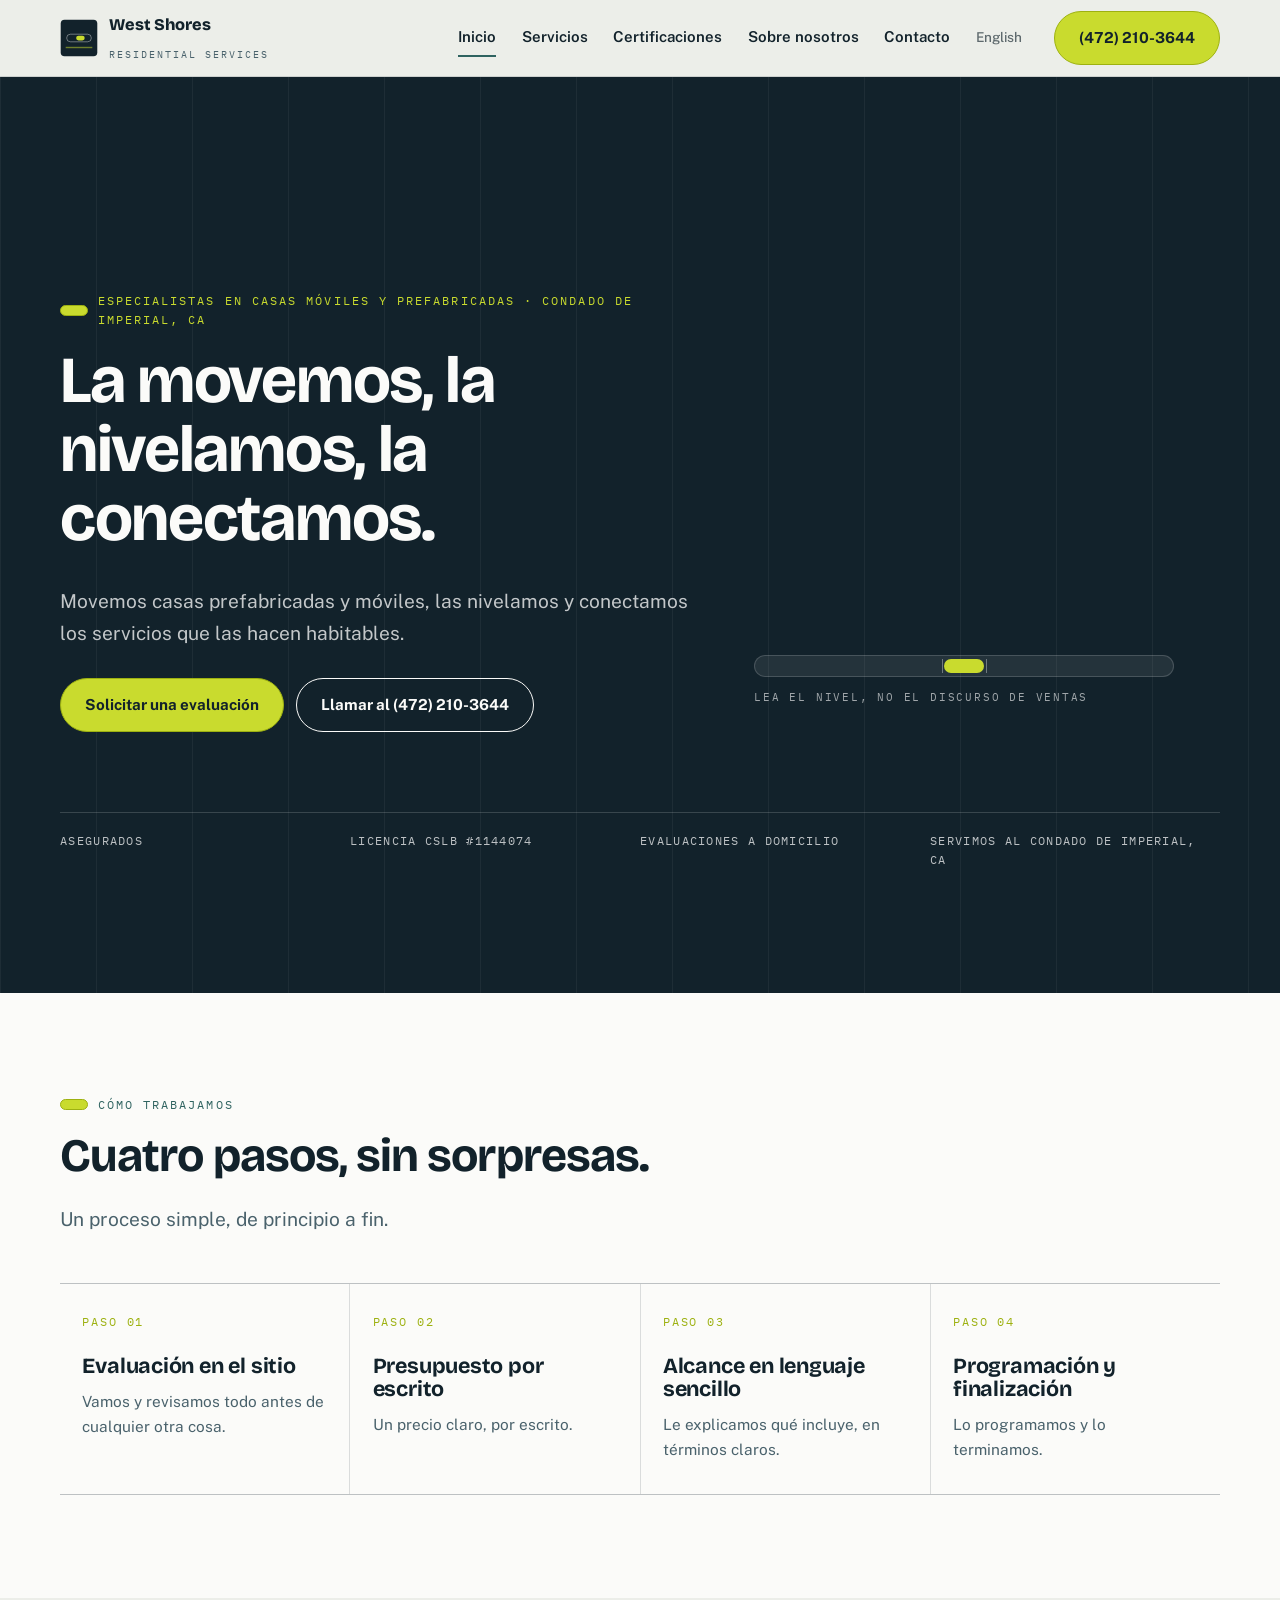
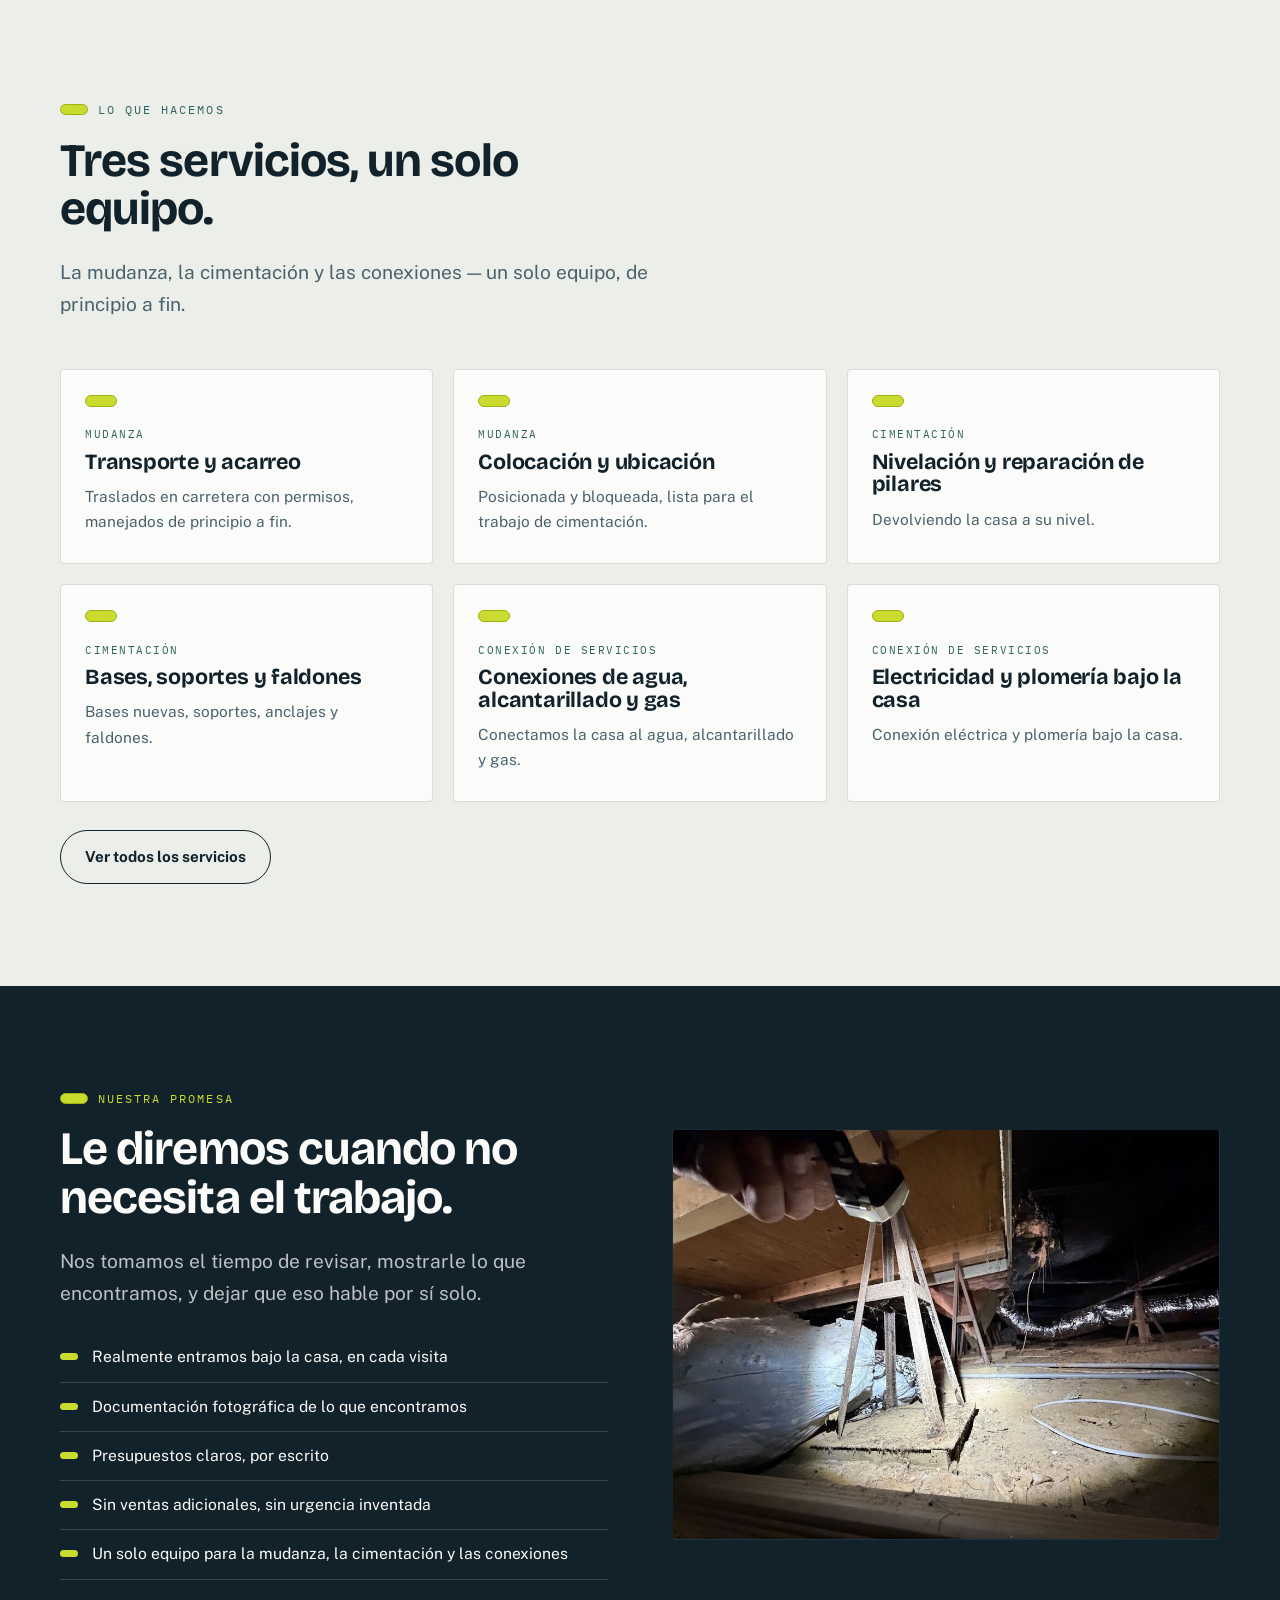
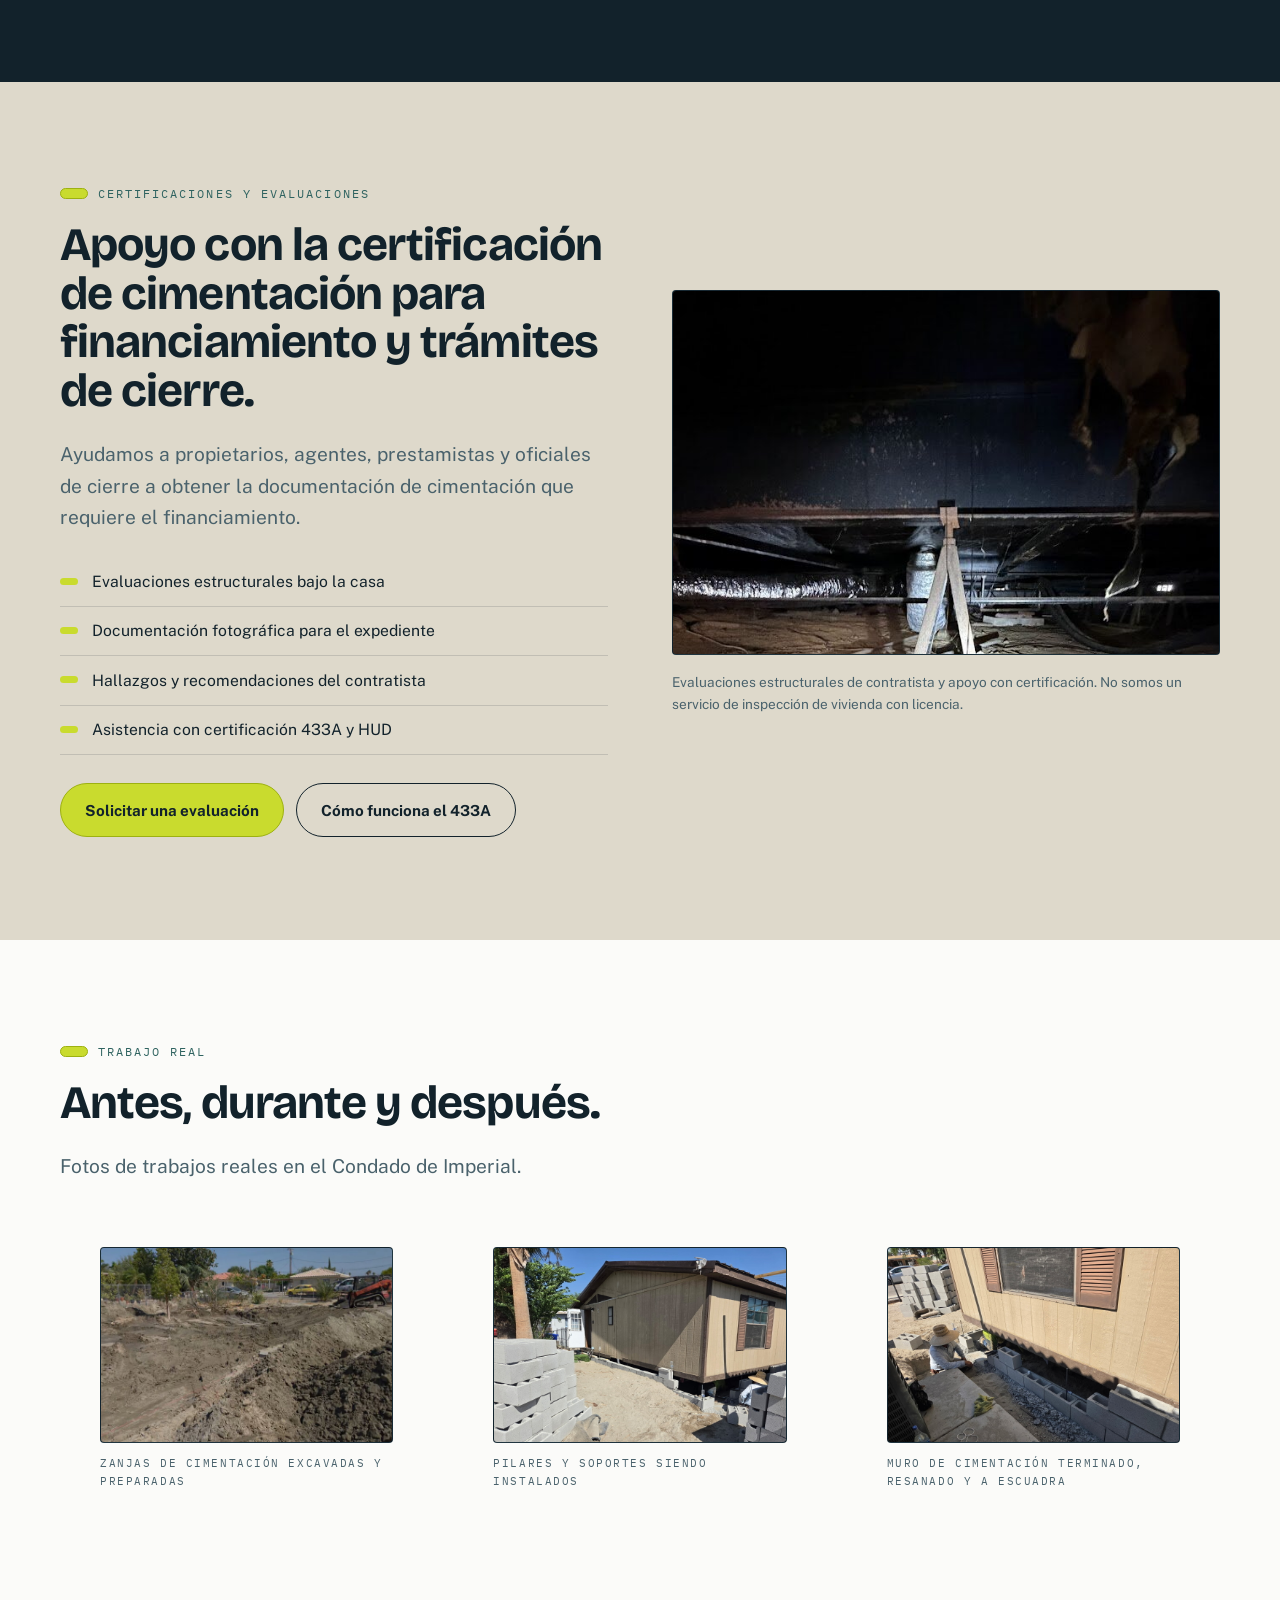
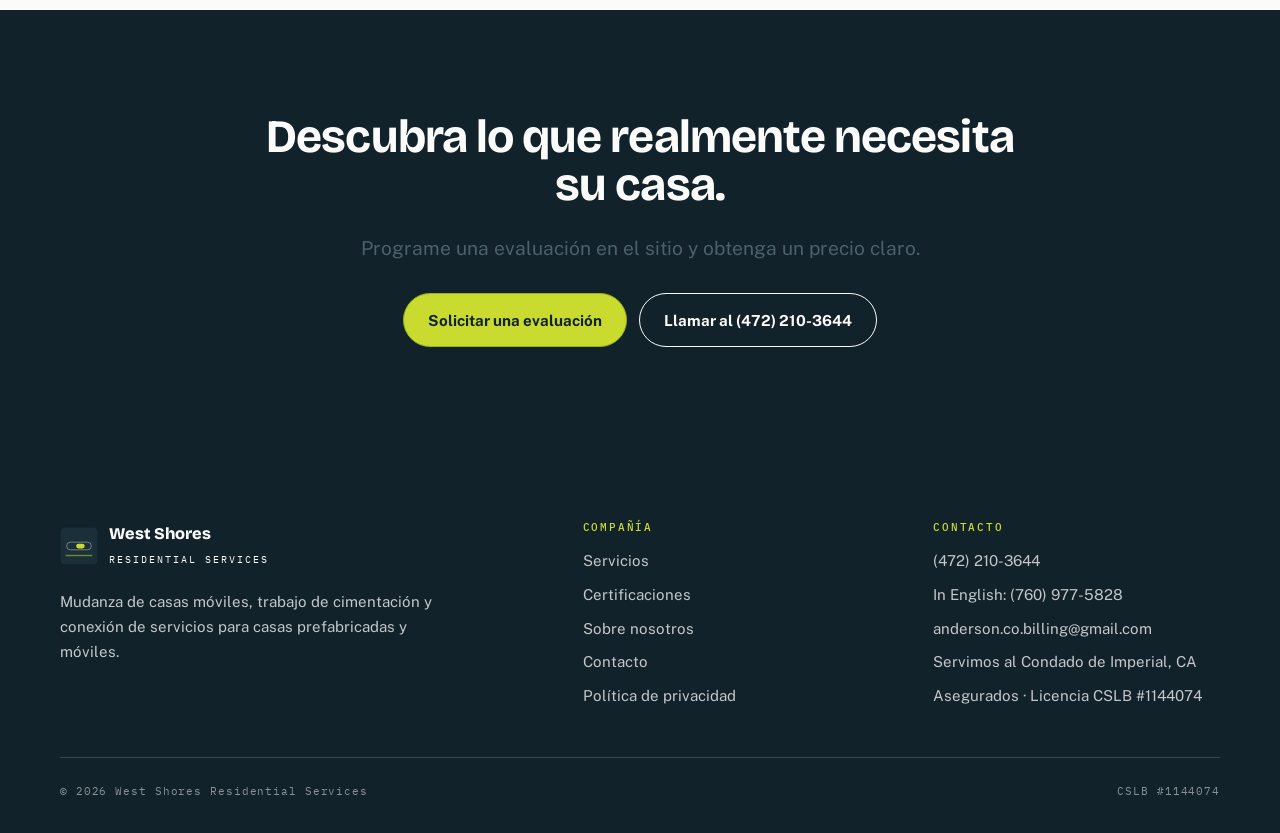
==== es/index.html @ f045ba17 "Add Spanish version of the site under /es/ Static mirror pages (index/services/certifications/about/" ====
<!DOCTYPE html>
<html lang="es">
<head>
<meta charset="utf-8">
<meta name="viewport" content="width=device-width, initial-scale=1">
<link rel="icon" type="image/svg+xml" href="data:image/svg+xml;utf8,%3Csvg xmlns=%27http://www.w3.org/2000/svg%27 viewBox=%270 0 40 40%27%3E%3Crect width=%2740%27 height=%2740%27 rx=%278%27 fill=%27%2312222b%27/%3E%3Crect x=%277%27 y=%2716%27 width=%2726%27 height=%278%27 rx=%274%27 fill=%27none%27 stroke=%27%23ffffff%27 stroke-opacity=%270.4%27/%3E%3Crect x=%2717%27 y=%2717.5%27 width=%279%27 height=%275%27 rx=%272.5%27 fill=%27%23c9db2e%27/%3E%3Cpath d=%27M6 30h28%27 stroke=%27%23c9db2e%27 stroke-width=%271.5%27 stroke-opacity=%270.5%27/%3E%3C/svg%3E">
<title>Mudanza, Nivelación y Conexión de Servicios de Casas Móviles | West Shores Residential Services</title>
<meta name="description" content="West Shores Residential Services: mudanza y transporte de casas móviles y prefabricadas, nivelación y trabajo de cimentación, y conexión de servicios de agua, alcantarillado, gas y electricidad, sirviendo al Condado de Imperial, CA.">
<meta property="og:title" content="West Shores Residential Services">
<meta property="og:description" content="Mudanza de casas móviles, trabajo de cimentación y conexión de servicios, sirviendo al Condado de Imperial, CA.">
<meta property="og:type" content="website">
<link rel="preconnect" href="https://fonts.googleapis.com">
<link rel="preconnect" href="https://fonts.gstatic.com" crossorigin>
<link href="https://fonts.googleapis.com/css2?family=Bricolage+Grotesque:opsz,wght@12..96,700;12..96,800&family=IBM+Plex+Mono:wght@400;500&family=Public+Sans:wght@400;600;700&display=swap" rel="stylesheet">
<link rel="stylesheet" href="/styles.css">
<link rel="alternate" hreflang="en" href="https://westshoresresidential.online/index.html">
<link rel="alternate" hreflang="es" href="https://westshoresresidential.online/es/index.html">
<link rel="alternate" hreflang="x-default" href="https://westshoresresidential.online/index.html">
</head>
<body>
<a class="skip" href="#main">Saltar al contenido</a>

<header class="site-header">
  <div class="wrap header-inner">
    <a class="brand" href="/es/index.html">
      <svg class="brand-mark" viewBox="0 0 40 40" aria-hidden="true">
        <rect x="0.75" y="0.75" width="38.5" height="38.5" rx="4" fill="#12222b"/>
        <rect x="7" y="16" width="26" height="8" rx="4" fill="none" stroke="#ffffff" stroke-opacity="0.4"/>
        <rect x="17" y="17.5" width="9" height="5" rx="2.5" fill="#c9db2e"/>
        <path d="M6 30h28" stroke="#c9db2e" stroke-width="1.5" stroke-opacity="0.5"/>
      </svg>
      <span>
        <span class="brand-name">West Shores</span><br>
        <span class="brand-sub">Residential Services</span>
      </span>
    </a>
    <button class="nav-toggle" aria-expanded="false" aria-controls="nav">Menú</button>
    <nav class="nav" id="nav">
      <a href="/es/index.html" aria-current="page">Inicio</a>
      <a href="/es/services.html">Servicios</a>
      <a href="/es/certifications.html">Certificaciones</a>
      <a href="/es/about.html">Sobre nosotros</a>
      <a href="/es/contact.html">Contacto</a>
      <a href="/index.html" class="lang-switch">English</a>
    </nav>
    <a class="btn btn-primary header-call" href="tel:+14722103644">(472) 210-3644</a>
  </div>
</header>

<main id="main">

  <section class="hero on-dark">
    <div class="wrap">
      <div class="hero-inner">
        <div>
          <p class="eyebrow">Especialistas en casas móviles y prefabricadas · Condado de Imperial, CA</p>
          <h1>La movemos, la nivelamos, la conectamos.</h1>
          <p class="lede">Movemos casas prefabricadas y móviles, las nivelamos y conectamos los servicios que las hacen habitables.</p>
          <div class="btn-row">
            <a class="btn btn-primary" href="/es/contact.html">Solicitar una evaluación</a>
            <a class="btn btn-ghost" href="tel:+14722103644">Llamar al (472) 210-3644</a>
          </div>
        </div>
        <div class="hero-side">
          <div class="level"><span class="bubble"></span></div>
          <p class="level-caption">Lea el nivel, no el discurso de ventas</p>
        </div>
      </div>
      <div class="trust-strip">
        <div>Asegurados</div>
        <div>Licencia CSLB #1144074</div>
        <div>Evaluaciones a domicilio</div>
        <div>Servimos al Condado de Imperial, CA</div>
      </div>
    </div>
  </section>

  <section class="band-paper">
    <div class="wrap">
      <div class="sec-head">
        <p class="eyebrow">Cómo trabajamos</p>
        <h2>Cuatro pasos, sin sorpresas.</h2>
        <p class="lede">Un proceso simple, de principio a fin.</p>
      </div>
      <div class="steps">
        <div class="step">
          <span class="step-no">PASO 01</span>
          <h3>Evaluación en el sitio</h3>
          <p>Vamos y revisamos todo antes de cualquier otra cosa.</p>
        </div>
        <div class="step">
          <span class="step-no">PASO 02</span>
          <h3>Presupuesto por escrito</h3>
          <p>Un precio claro, por escrito.</p>
        </div>
        <div class="step">
          <span class="step-no">PASO 03</span>
          <h3>Alcance en lenguaje sencillo</h3>
          <p>Le explicamos qué incluye, en términos claros.</p>
        </div>
        <div class="step">
          <span class="step-no">PASO 04</span>
          <h3>Programación y finalización</h3>
          <p>Lo programamos y lo terminamos.</p>
        </div>
      </div>
    </div>
  </section>

  <section>
    <div class="wrap">
      <div class="sec-head">
        <p class="eyebrow">Lo que hacemos</p>
        <h2>Tres servicios, un solo equipo.</h2>
        <p class="lede">La mudanza, la cimentación y las conexiones &mdash; un solo equipo, de principio a fin.</p>
      </div>
      <div class="cards">
        <div class="card">
          <span class="card-kicker">Mudanza</span>
          <h3>Transporte y acarreo</h3>
          <p>Traslados en carretera con permisos, manejados de principio a fin.</p>
        </div>
        <div class="card">
          <span class="card-kicker">Mudanza</span>
          <h3>Colocación y ubicación</h3>
          <p>Posicionada y bloqueada, lista para el trabajo de cimentación.</p>
        </div>
        <div class="card">
          <span class="card-kicker">Cimentación</span>
          <h3>Nivelación y reparación de pilares</h3>
          <p>Devolviendo la casa a su nivel.</p>
        </div>
        <div class="card">
          <span class="card-kicker">Cimentación</span>
          <h3>Bases, soportes y faldones</h3>
          <p>Bases nuevas, soportes, anclajes y faldones.</p>
        </div>
        <div class="card">
          <span class="card-kicker">Conexión de servicios</span>
          <h3>Conexiones de agua, alcantarillado y gas</h3>
          <p>Conectamos la casa al agua, alcantarillado y gas.</p>
        </div>
        <div class="card">
          <span class="card-kicker">Conexión de servicios</span>
          <h3>Electricidad y plomería bajo la casa</h3>
          <p>Conexión eléctrica y plomería bajo la casa.</p>
        </div>
      </div>
      <div class="btn-row">
        <a class="btn btn-ghost" href="/es/services.html">Ver todos los servicios</a>
      </div>
    </div>
  </section>

  <section class="band-ink on-dark">
    <div class="wrap split">
      <div>
        <p class="eyebrow">Nuestra promesa</p>
        <h2>Le diremos cuando no necesita el trabajo.</h2>
        <p class="lede">Nos tomamos el tiempo de revisar, mostrarle lo que encontramos, y dejar que eso hable por sí solo.</p>
        <ul class="checks">
          <li>Realmente entramos bajo la casa, en cada visita</li>
          <li>Documentación fotográfica de lo que encontramos</li>
          <li>Presupuestos claros, por escrito</li>
          <li>Sin ventas adicionales, sin urgencia inventada</li>
          <li>Un solo equipo para la mudanza, la cimentación y las conexiones</li>
        </ul>
      </div>
      <div class="frame has-photo"><img src="/images/under-pier-2.jpg" alt="Miembro del equipo inspeccionando la estructura y los pilares de soporte bajo la casa con una lámpara de trabajo" loading="lazy"></div>
    </div>
  </section>

  <section class="band-shell">
    <div class="wrap split">
      <div>
        <p class="eyebrow">Certificaciones y evaluaciones</p>
        <h2>Apoyo con la certificación de cimentación para financiamiento y trámites de cierre.</h2>
        <p class="lede">Ayudamos a propietarios, agentes, prestamistas y oficiales de cierre a obtener la documentación de cimentación que requiere el financiamiento.</p>
        <ul class="checks">
          <li>Evaluaciones estructurales bajo la casa</li>
          <li>Documentación fotográfica para el expediente</li>
          <li>Hallazgos y recomendaciones del contratista</li>
          <li>Asistencia con certificación 433A y HUD</li>
        </ul>
        <div class="btn-row">
          <a class="btn btn-primary" href="/es/contact.html">Solicitar una evaluación</a>
          <a class="btn btn-ghost" href="/es/certifications.html">Cómo funciona el 433A</a>
        </div>
      </div>
      <div>
        <div class="frame frame-sm has-photo"><img src="/images/jack.jpg" alt="Detalle de un gato de soporte temporal bajo una casa prefabricada" loading="lazy"></div>
        <p class="form-note" style="margin-top:1rem">Evaluaciones estructurales de contratista y apoyo con certificación. No somos un servicio de inspección de vivienda con licencia.</p>
      </div>
    </div>
  </section>

  <section class="band-paper">
    <div class="wrap">
      <div class="sec-head">
        <p class="eyebrow">Trabajo real</p>
        <h2>Antes, durante y después.</h2>
        <p class="lede">Fotos de trabajos reales en el Condado de Imperial.</p>
      </div>
      <div class="gallery">
        <figure>
          <div class="frame frame-sm has-photo"><img src="/images/tractor-1.jpg" alt="Zanjas de cimentación excavadas alrededor del sitio de una casa" loading="lazy"></div>
          <figcaption>Zanjas de cimentación excavadas y preparadas</figcaption>
        </figure>
        <figure>
          <div class="frame frame-sm has-photo"><img src="/images/back-wall-placement.jpg" alt="Bloques de pilares siendo colocados bajo una casa móvil" loading="lazy"></div>
          <figcaption>Pilares y soportes siendo instalados</figcaption>
        </figure>
        <figure>
          <div class="frame frame-sm has-photo"><img src="/images/stem-wall.jpg" alt="Muro de cimentación resanado y terminado a lo largo de la base de la casa" loading="lazy"></div>
          <figcaption>Muro de cimentación terminado, resanado y a escuadra</figcaption>
        </figure>
      </div>
    </div>
  </section>

  <section class="cta">
    <div class="wrap">
      <h2>Descubra lo que realmente necesita su casa.</h2>
      <p class="lede" style="margin-inline:auto">Programe una evaluación en el sitio y obtenga un precio claro.</p>
      <div class="btn-row">
        <a class="btn btn-primary" href="/es/contact.html">Solicitar una evaluación</a>
        <a class="btn btn-ghost" href="tel:+14722103644">Llamar al (472) 210-3644</a>
      </div>
    </div>
  </section>

</main>

<footer class="site-footer">
  <div class="wrap">
    <div class="footer-grid">
      <div>
        <a class="brand" href="/es/index.html">
          <svg class="brand-mark" viewBox="0 0 40 40" aria-hidden="true">
            <rect x="0.75" y="0.75" width="38.5" height="38.5" rx="4" fill="#1b2f39"/>
            <rect x="7" y="16" width="26" height="8" rx="4" fill="none" stroke="#ffffff" stroke-opacity="0.4"/>
            <rect x="17" y="17.5" width="9" height="5" rx="2.5" fill="#c9db2e"/>
            <path d="M6 30h28" stroke="#c9db2e" stroke-width="1.5" stroke-opacity="0.5"/>
          </svg>
          <span>
            <span class="brand-name">West Shores</span><br>
            <span class="brand-sub">Residential Services</span>
          </span>
        </a>
        <p style="margin-top:1.2rem;max-width:44ch">Mudanza de casas móviles, trabajo de cimentación y conexión de servicios para casas prefabricadas y móviles.</p>
      </div>
      <div>
        <h4>Compañía</h4>
        <ul>
          <li><a href="/es/services.html">Servicios</a></li>
          <li><a href="/es/certifications.html">Certificaciones</a></li>
          <li><a href="/es/about.html">Sobre nosotros</a></li>
          <li><a href="/es/contact.html">Contacto</a></li>
          <li><a href="/es/privacy.html">Política de privacidad</a></li>
        </ul>
      </div>
      <div>
        <h4>Contacto</h4>
        <ul>
          <li><a href="tel:+14722103644">(472) 210-3644</a></li>
          <li>In English: <a href="tel:+17609775828">(760) 977-5828</a></li>
          <li><a href="mailto:anderson.co.billing@gmail.com">anderson.co.billing@gmail.com</a></li>
          <li>Servimos al Condado de Imperial, CA</li>
          <li>Asegurados &middot; Licencia CSLB #1144074</li>
        </ul>
      </div>
    </div>
    <div class="colophon">
      <span>© 2026 West Shores Residential Services</span>
      CSLB #1144074
    </div>
  </div>
</footer>

<a class="call-bar" href="tel:+14722103644">Llamar ahora</a>
<script src="/main.js"></script>
</body>
</html>
---- styles.css ----
/* =========================================================
   West Shores Home Services
   Palette: tide slate ink, fog, shell, kelp, level-vial green
   Type: Bricolage Grotesque (display) / Public Sans (body)
         IBM Plex Mono (labels, numbers, license data)
   ========================================================= */

:root {
  --ink: #12222b;
  --ink-2: #243a44;
  --ink-3: #4a626c;
  --fog: #eceee9;
  --shell: #ded9cb;
  --paper: #fbfbf9;
  --kelp: #2f6360;
  --vial: #c9db2e;
  --vial-deep: #9db111;
  --line: rgba(18, 34, 43, 0.14);
  --line-dark: rgba(255, 255, 255, 0.16);

  --f-display: "Bricolage Grotesque", "Archivo", system-ui, sans-serif;
  --f-body: "Public Sans", system-ui, -apple-system, sans-serif;
  --f-mono: "IBM Plex Mono", ui-monospace, monospace;

  --wrap: 1160px;
  --gap: clamp(1rem, 3vw, 2rem);
  --sec: clamp(3.5rem, 8vw, 6.5rem);
  --r: 4px;
}

* { box-sizing: border-box; }

html { scroll-behavior: smooth; }

body {
  margin: 0;
  background: var(--fog);
  color: var(--ink);
  font-family: var(--f-body);
  font-size: 17px;
  line-height: 1.65;
  -webkit-font-smoothing: antialiased;
}

img { max-width: 100%; display: block; }

a { color: inherit; }

h1, h2, h3, h4 {
  font-family: var(--f-display);
  font-weight: 700;
  line-height: 1.05;
  letter-spacing: -0.02em;
  margin: 0 0 0.5em;
}

h1 { font-size: clamp(2.4rem, 6vw, 4.1rem); }
h2 { font-size: clamp(1.9rem, 4vw, 2.9rem); }
h3 { font-size: clamp(1.1rem, 2vw, 1.35rem); letter-spacing: -0.01em; }

p { margin: 0 0 1rem; }

.wrap {
  width: min(100% - 2.5rem, var(--wrap));
  margin-inline: auto;
}

.eyebrow {
  font-family: var(--f-mono);
  font-size: 0.72rem;
  letter-spacing: 0.18em;
  text-transform: uppercase;
  color: var(--kelp);
  display: flex;
  align-items: center;
  gap: 0.6rem;
  margin-bottom: 1.1rem;
}
.eyebrow::before {
  content: "";
  width: 26px;
  height: 9px;
  border-radius: 99px;
  background: var(--vial);
  border: 1px solid var(--vial-deep);
  flex: none;
}
.on-dark .eyebrow { color: var(--vial); }

.lede {
  font-size: clamp(1.05rem, 1.6vw, 1.2rem);
  color: var(--ink-3);
  max-width: 62ch;
}
.on-dark .lede { color: rgba(255, 255, 255, 0.72); }

/* placeholder tokens you still need to fill in.
   Delete this rule once every ALL_CAPS token is replaced. */
.tbd {
  border-bottom: 2px dotted var(--vial-deep);
  font-family: var(--f-mono);
  font-size: 0.9em;
}

/* ---------- header ---------- */
.site-header {
  position: sticky;
  top: 0;
  z-index: 50;
  background: rgba(236, 238, 233, 0.92);
  backdrop-filter: blur(10px);
  border-bottom: 1px solid var(--line);
}
.header-inner {
  display: flex;
  align-items: center;
  gap: var(--gap);
  min-height: 76px;
}
.brand {
  display: flex;
  align-items: center;
  gap: 0.7rem;
  text-decoration: none;
  margin-right: auto;
}
.brand-mark {
  width: 38px;
  height: 38px;
  flex: none;
}
.brand-name {
  font-family: var(--f-display);
  font-weight: 800;
  font-size: 1.02rem;
  line-height: 1.05;
  letter-spacing: -0.01em;
}
.brand-sub {
  font-family: var(--f-mono);
  font-size: 0.62rem;
  letter-spacing: 0.2em;
  text-transform: uppercase;
  color: var(--ink-3);
}
.nav {
  display: flex;
  gap: 1.6rem;
  align-items: center;
}
.nav a {
  text-decoration: none;
  font-size: 0.94rem;
  font-weight: 600;
  padding: 0.35rem 0;
  border-bottom: 2px solid transparent;
}
.nav a:hover { border-bottom-color: var(--vial); }
.nav a[aria-current="page"] { border-bottom-color: var(--kelp); }
.nav a.lang-switch { opacity: 0.65; font-weight: 500; font-size: 0.85rem; }
.nav a.lang-switch:hover { opacity: 1; }

.nav-toggle {
  display: none;
  background: none;
  border: 1px solid var(--line);
  border-radius: var(--r);
  padding: 0.5rem 0.7rem;
  font-family: var(--f-mono);
  font-size: 0.75rem;
  letter-spacing: 0.12em;
  text-transform: uppercase;
  cursor: pointer;
}

/* ---------- buttons ---------- */
.btn {
  display: inline-flex;
  align-items: center;
  gap: 0.5rem;
  padding: 0.85rem 1.5rem;
  border-radius: 99px;
  text-decoration: none;
  font-weight: 700;
  font-size: 0.95rem;
  border: 1.5px solid transparent;
  transition: transform 0.15s ease, background 0.15s ease, color 0.15s ease;
}
.btn:hover { transform: translateY(-1px); }
.btn-primary { background: var(--vial); color: var(--ink); border-color: var(--vial-deep); }
.btn-primary:hover { background: var(--vial-deep); color: var(--paper); }
.btn-ghost { border-color: currentColor; }
.btn-ghost:hover { background: var(--ink); color: var(--paper); border-color: var(--ink); }
.on-dark .btn-ghost:hover { background: var(--paper); color: var(--ink); border-color: var(--paper); }
.btn-row { display: flex; flex-wrap: wrap; gap: 0.75rem; margin-top: 1.75rem; }

/* ---------- signature: the level ---------- */
.level {
  position: relative;
  height: 22px;
  border-radius: 99px;
  background: rgba(255, 255, 255, 0.08);
  border: 1px solid var(--line-dark);
  overflow: hidden;
  max-width: 420px;
}
.level::before,
.level::after {
  content: "";
  position: absolute;
  top: 3px;
  bottom: 3px;
  width: 1px;
  background: rgba(255, 255, 255, 0.35);
}
.level::before { left: calc(50% - 22px); }
.level::after { left: calc(50% + 22px); }
.bubble {
  position: absolute;
  top: 3px;
  height: 14px;
  width: 40px;
  border-radius: 99px;
  background: var(--vial);
  left: 50%;
  transform: translateX(-50%);
  animation: settle 2.2s cubic-bezier(0.33, 1.2, 0.4, 1) both;
}
@keyframes settle {
  0%   { left: 22%; }
  55%  { left: 63%; }
  80%  { left: 46%; }
  100% { left: 50%; }
}
.level-caption {
  font-family: var(--f-mono);
  font-size: 0.7rem;
  letter-spacing: 0.16em;
  text-transform: uppercase;
  color: rgba(255, 255, 255, 0.6);
  margin-top: 0.7rem;
}

/* ---------- hero ---------- */
.hero {
  background: var(--ink);
  color: var(--paper);
  position: relative;
  overflow: hidden;
}
.hero::after {
  content: "";
  position: absolute;
  inset: 0;
  background:
    repeating-linear-gradient(90deg, rgba(255,255,255,0.05) 0 1px, transparent 1px 96px);
  pointer-events: none;
}
.hero-inner {
  position: relative;
  z-index: 1;
  padding: clamp(3.5rem, 9vw, 7rem) 0 clamp(3rem, 7vw, 5rem);
  display: grid;
  grid-template-columns: 1.15fr 0.85fr;
  gap: clamp(2rem, 5vw, 4rem);
  align-items: end;
}
.hero h1 { max-width: 15ch; }
.hero .lede { color: rgba(255, 255, 255, 0.75); }
.hero-side { padding-bottom: 0.6rem; }

.trust-strip {
  border-top: 1px solid var(--line-dark);
  display: grid;
  grid-template-columns: repeat(4, 1fr);
  position: relative;
  z-index: 1;
}
.trust-strip div {
  padding: 1.1rem 1rem 1.3rem 0;
  font-family: var(--f-mono);
  font-size: 0.74rem;
  letter-spacing: 0.11em;
  text-transform: uppercase;
  color: rgba(255, 255, 255, 0.72);
}

/* ---------- page hero (inner pages) ---------- */
.page-hero {
  background: var(--ink);
  color: var(--paper);
  padding: clamp(3rem, 7vw, 5rem) 0 clamp(2.5rem, 5vw, 3.5rem);
}
.page-hero h1 { max-width: 18ch; }

/* ---------- sections ---------- */
section { padding-block: var(--sec); }
.sec-head { max-width: 60ch; margin-bottom: clamp(2rem, 4vw, 3rem); }
.band-shell { background: var(--shell); }
.band-paper { background: var(--paper); }
.band-ink { background: var(--ink); color: var(--paper); }
.band-ink h2, .band-ink h3 { color: var(--paper); }

/* ---------- process steps ---------- */
.steps {
  display: grid;
  grid-template-columns: repeat(4, 1fr);
  gap: 1px;
  background: var(--line);
  border-top: 1px solid var(--line);
  border-bottom: 1px solid var(--line);
}
.step {
  background: var(--fog);
  padding: 1.75rem 1.4rem 2rem;
}
.band-paper .step { background: var(--paper); }
.step-no {
  font-family: var(--f-mono);
  font-size: 0.72rem;
  letter-spacing: 0.16em;
  color: var(--vial-deep);
  display: block;
  margin-bottom: 1.5rem;
}
.step p { color: var(--ink-3); font-size: 0.96rem; margin: 0; }

/* ---------- service cards ---------- */
.cards {
  display: grid;
  grid-template-columns: repeat(3, 1fr);
  gap: 1.25rem;
}
.card {
  background: var(--paper);
  border: 1px solid var(--line);
  border-radius: var(--r);
  padding: 1.6rem 1.5rem 1.75rem;
  position: relative;
  transition: border-color 0.15s ease, transform 0.15s ease;
}
.band-paper .card { background: var(--fog); }
.card:hover { border-color: var(--kelp); transform: translateY(-2px); }
.card::before {
  content: "";
  display: block;
  width: 30px;
  height: 10px;
  border-radius: 99px;
  background: var(--vial);
  border: 1px solid var(--vial-deep);
  margin-bottom: 1.2rem;
}
.card p { color: var(--ink-3); font-size: 0.96rem; margin: 0; }
.card-kicker {
  font-family: var(--f-mono);
  font-size: 0.68rem;
  letter-spacing: 0.14em;
  text-transform: uppercase;
  color: var(--kelp);
  display: block;
  margin-bottom: 0.4rem;
}

/* ---------- split ---------- */
.split {
  display: grid;
  grid-template-columns: 1fr 1fr;
  gap: clamp(2rem, 5vw, 4rem);
  align-items: center;
}
.checks { list-style: none; margin: 1.5rem 0 0; padding: 0; }
.checks li {
  padding: 0.7rem 0 0.7rem 2rem;
  border-bottom: 1px solid var(--line);
  position: relative;
  font-size: 0.98rem;
}
.band-ink .checks li { border-bottom-color: var(--line-dark); }
.checks li::before {
  content: "";
  position: absolute;
  left: 0;
  top: 1.25rem;
  width: 18px;
  height: 7px;
  border-radius: 99px;
  background: var(--vial);
}

.frame {
  aspect-ratio: 4 / 3;
  border-radius: var(--r);
  border: 1px solid var(--line);
  background:
    linear-gradient(160deg, var(--ink-2), var(--ink)),
    var(--ink);
  display: grid;
  place-items: center;
  color: rgba(255, 255, 255, 0.5);
  font-family: var(--f-mono);
  font-size: 0.72rem;
  letter-spacing: 0.14em;
  text-transform: uppercase;
  text-align: center;
  padding: 1.5rem;
}
.frame-sm { aspect-ratio: 3 / 2; }
.frame.has-photo { padding: 0; overflow: hidden; }
.frame.has-photo img {
  width: 100%;
  height: 100%;
  object-fit: cover;
  display: block;
}

/* ---------- gallery ---------- */
.gallery { display: grid; grid-template-columns: repeat(3, 1fr); gap: 1.25rem; }
.gallery figcaption {
  font-family: var(--f-mono);
  font-size: 0.7rem;
  letter-spacing: 0.14em;
  text-transform: uppercase;
  color: var(--ink-3);
  margin-top: 0.7rem;
}

/* ---------- testimonials ---------- */
.quotes { display: grid; grid-template-columns: repeat(3, 1fr); gap: 1.25rem; }
.quote {
  background: var(--paper);
  border: 1px solid var(--line);
  border-left: 3px solid var(--vial);
  border-radius: var(--r);
  padding: 1.5rem;
}
.quote p { font-size: 0.98rem; color: var(--ink-2); }
.quote cite {
  font-style: normal;
  font-family: var(--f-mono);
  font-size: 0.72rem;
  letter-spacing: 0.1em;
  text-transform: uppercase;
  color: var(--ink-3);
}

/* ---------- CTA ---------- */
.cta {
  background: var(--ink);
  color: var(--paper);
  text-align: center;
}
.cta .wrap { max-width: 780px; }
.cta .btn-row { justify-content: center; }

/* ---------- forms ---------- */
.form { display: grid; gap: 1rem; max-width: 560px; }
.field { display: grid; gap: 0.35rem; }
.field label {
  font-family: var(--f-mono);
  font-size: 0.7rem;
  letter-spacing: 0.14em;
  text-transform: uppercase;
  color: var(--ink-3);
}
.field input,
.field select,
.field textarea {
  font: inherit;
  font-size: 0.98rem;
  padding: 0.75rem 0.9rem;
  border: 1px solid var(--line);
  border-radius: var(--r);
  background: var(--paper);
  color: var(--ink);
}
.field input:focus,
.field select:focus,
.field textarea:focus {
  outline: 2px solid var(--kelp);
  outline-offset: 1px;
  border-color: var(--kelp);
}
.field textarea { min-height: 130px; resize: vertical; }
.form-note { font-size: 0.85rem; color: var(--ink-3); }

/* ---------- contact rows ---------- */
.contact-list { list-style: none; padding: 0; margin: 0; }
.contact-list li {
  padding: 1rem 0;
  border-bottom: 1px solid var(--line);
  display: grid;
  gap: 0.15rem;
}
.contact-list span {
  font-family: var(--f-mono);
  font-size: 0.68rem;
  letter-spacing: 0.14em;
  text-transform: uppercase;
  color: var(--ink-3);
}
.contact-list a { font-weight: 600; text-decoration: none; border-bottom: 2px solid var(--vial); }

/* ---------- prose (privacy) ---------- */
.prose { max-width: 68ch; }
.prose h2 { font-size: clamp(1.3rem, 2.4vw, 1.7rem); margin-top: 2.5rem; }
.prose ul { padding-left: 1.2rem; }
.prose li { margin-bottom: 0.4rem; }

/* ---------- footer ---------- */
.site-footer {
  background: var(--ink);
  color: rgba(255, 255, 255, 0.75);
  padding-block: clamp(3rem, 6vw, 4.5rem) 2rem;
  font-size: 0.94rem;
}
.footer-grid {
  display: grid;
  grid-template-columns: 1.6fr 1fr 1fr;
  gap: clamp(2rem, 5vw, 4rem);
  padding-bottom: 2.5rem;
  border-bottom: 1px solid var(--line-dark);
}
.site-footer h4 {
  font-family: var(--f-mono);
  font-size: 0.7rem;
  font-weight: 500;
  letter-spacing: 0.16em;
  text-transform: uppercase;
  color: var(--vial);
  margin-bottom: 1rem;
}
.site-footer ul { list-style: none; padding: 0; margin: 0; }
.site-footer li { margin-bottom: 0.55rem; }
.site-footer a { text-decoration: none; }
.site-footer a:hover { color: var(--vial); }
.site-footer .brand-name, .site-footer .brand-sub { color: var(--paper); }
.colophon {
  padding-top: 1.5rem;
  font-family: var(--f-mono);
  font-size: 0.7rem;
  letter-spacing: 0.08em;
  color: rgba(255, 255, 255, 0.5);
  display: flex;
  justify-content: space-between;
  gap: 1rem;
  flex-wrap: wrap;
}

/* ---------- sticky mobile call bar ---------- */
.call-bar { display: none; }

/* ---------- a11y ---------- */
:focus-visible { outline: 2px solid var(--vial-deep); outline-offset: 3px; }
.skip {
  position: absolute;
  left: -9999px;
}
.skip:focus {
  left: 1rem;
  top: 1rem;
  z-index: 100;
  background: var(--paper);
  padding: 0.6rem 1rem;
  border-radius: var(--r);
}

/* ---------- responsive ---------- */
@media (max-width: 950px) {
  .hero-inner { grid-template-columns: 1fr; align-items: start; }
  .steps { grid-template-columns: repeat(2, 1fr); }
  .cards, .quotes, .gallery { grid-template-columns: repeat(2, 1fr); }
  .split { grid-template-columns: 1fr; }
  .trust-strip { grid-template-columns: repeat(2, 1fr); }
  .footer-grid { grid-template-columns: 1fr 1fr; }
}

@media (max-width: 700px) {
  body { font-size: 16px; }
  .nav {
    display: none;
    position: absolute;
    top: 100%;
    left: 0;
    right: 0;
    background: var(--fog);
    border-bottom: 1px solid var(--line);
    flex-direction: column;
    align-items: stretch;
    gap: 0;
    padding: 0.5rem 1.25rem 1.25rem;
  }
  .nav.open { display: flex; }
  .nav a { padding: 0.8rem 0; border-bottom: 1px solid var(--line); }
  .nav-toggle { display: block; }
  .header-inner { position: relative; }
  .header-call { display: none; }
  .steps, .cards, .quotes, .gallery { grid-template-columns: 1fr; }
  .footer-grid { grid-template-columns: 1fr; }
  body { padding-bottom: 68px; }
  .call-bar {
    display: block;
    position: fixed;
    bottom: 0;
    left: 0;
    right: 0;
    z-index: 60;
    background: var(--vial);
    color: var(--ink);
    text-align: center;
    padding: 1rem;
    font-weight: 800;
    text-decoration: none;
    border-top: 1px solid var(--vial-deep);
  }
}

@media (prefers-reduced-motion: reduce) {
  * { animation: none !important; transition: none !important; }
  html { scroll-behavior: auto; }
  .bubble { left: 50%; }
}
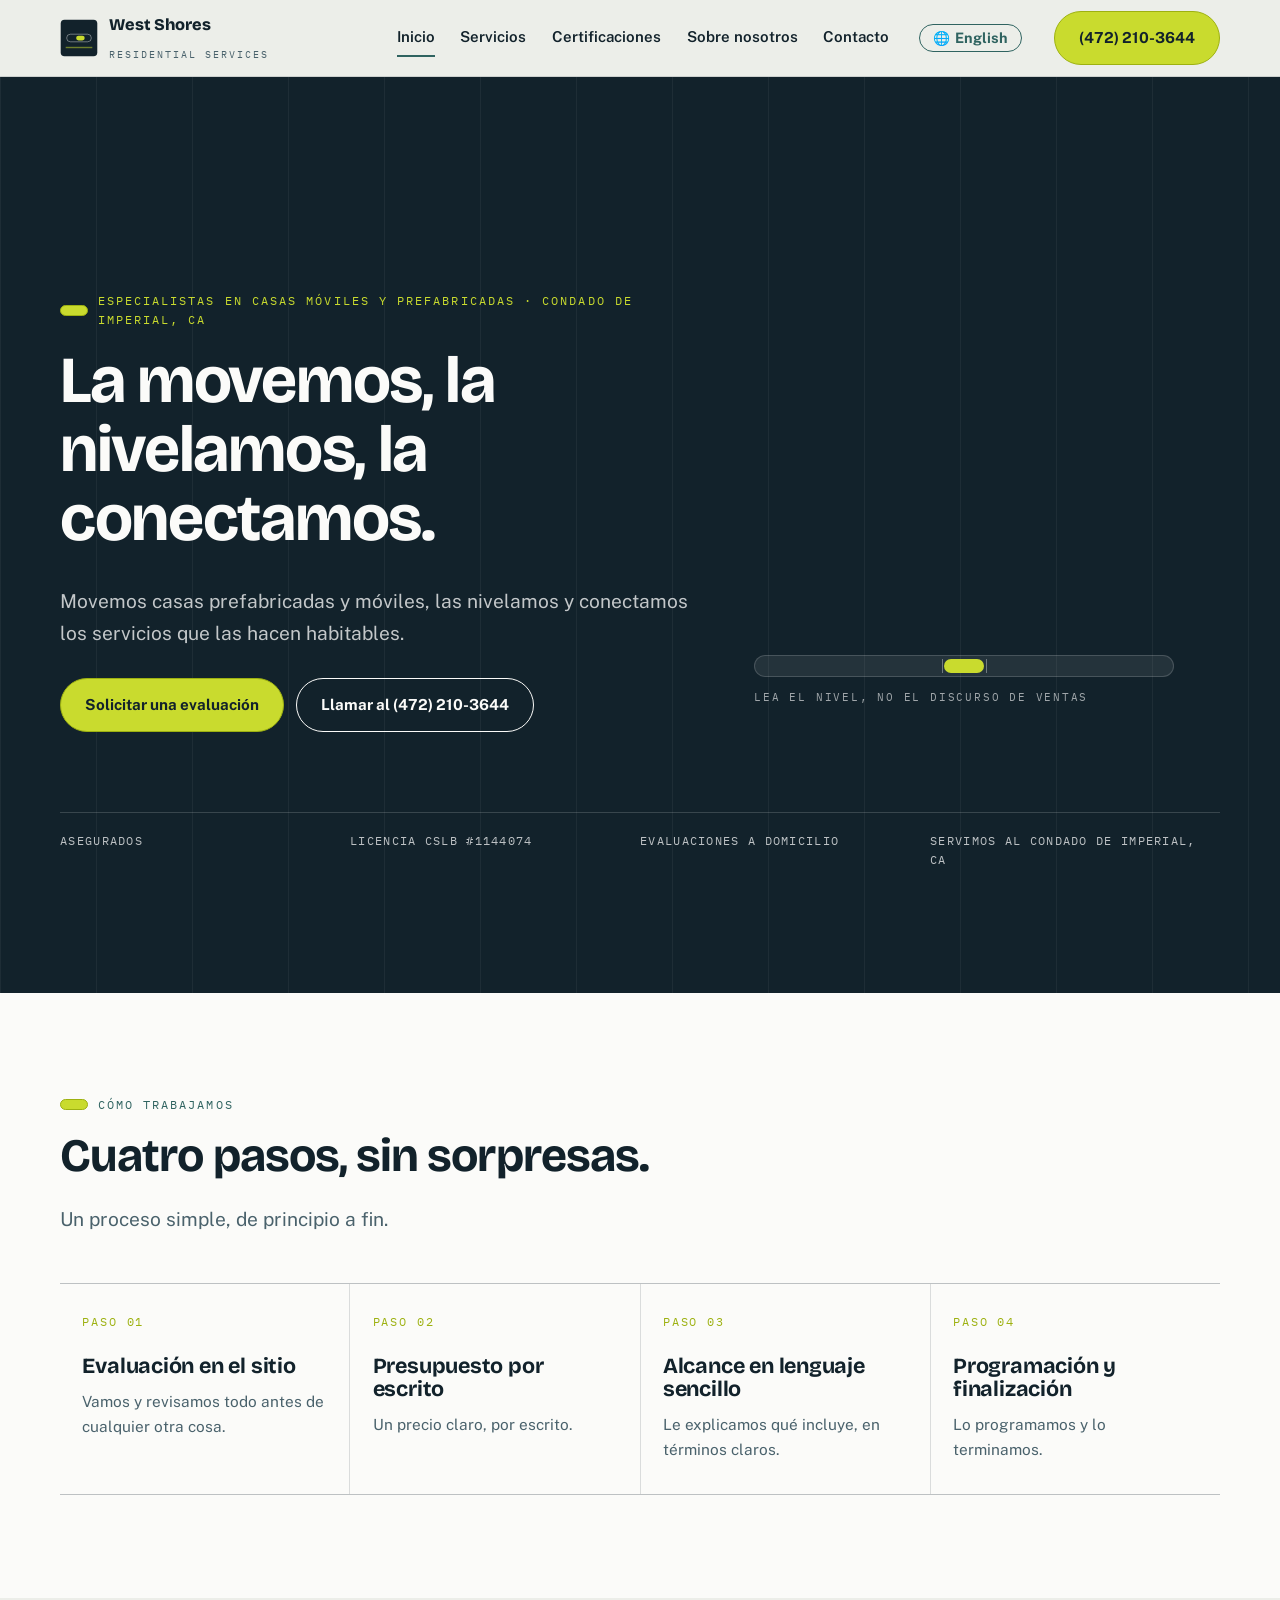
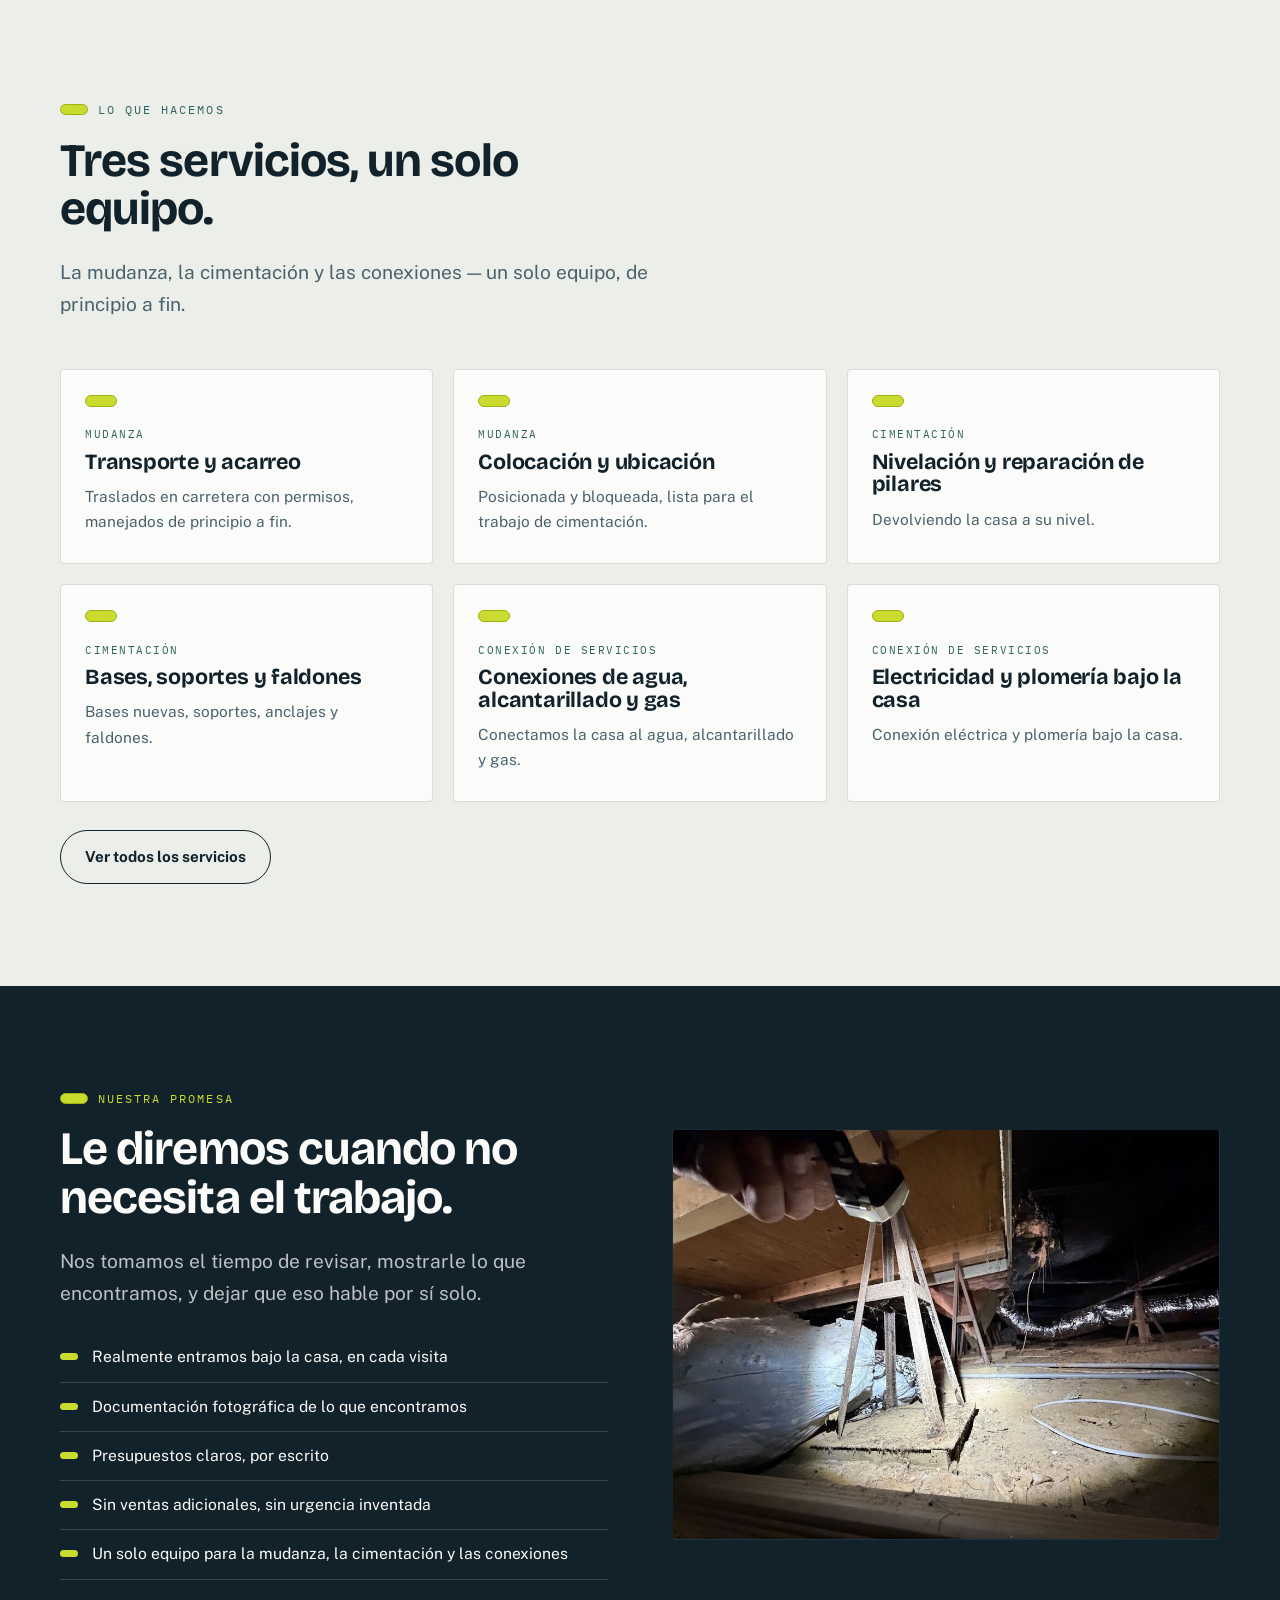
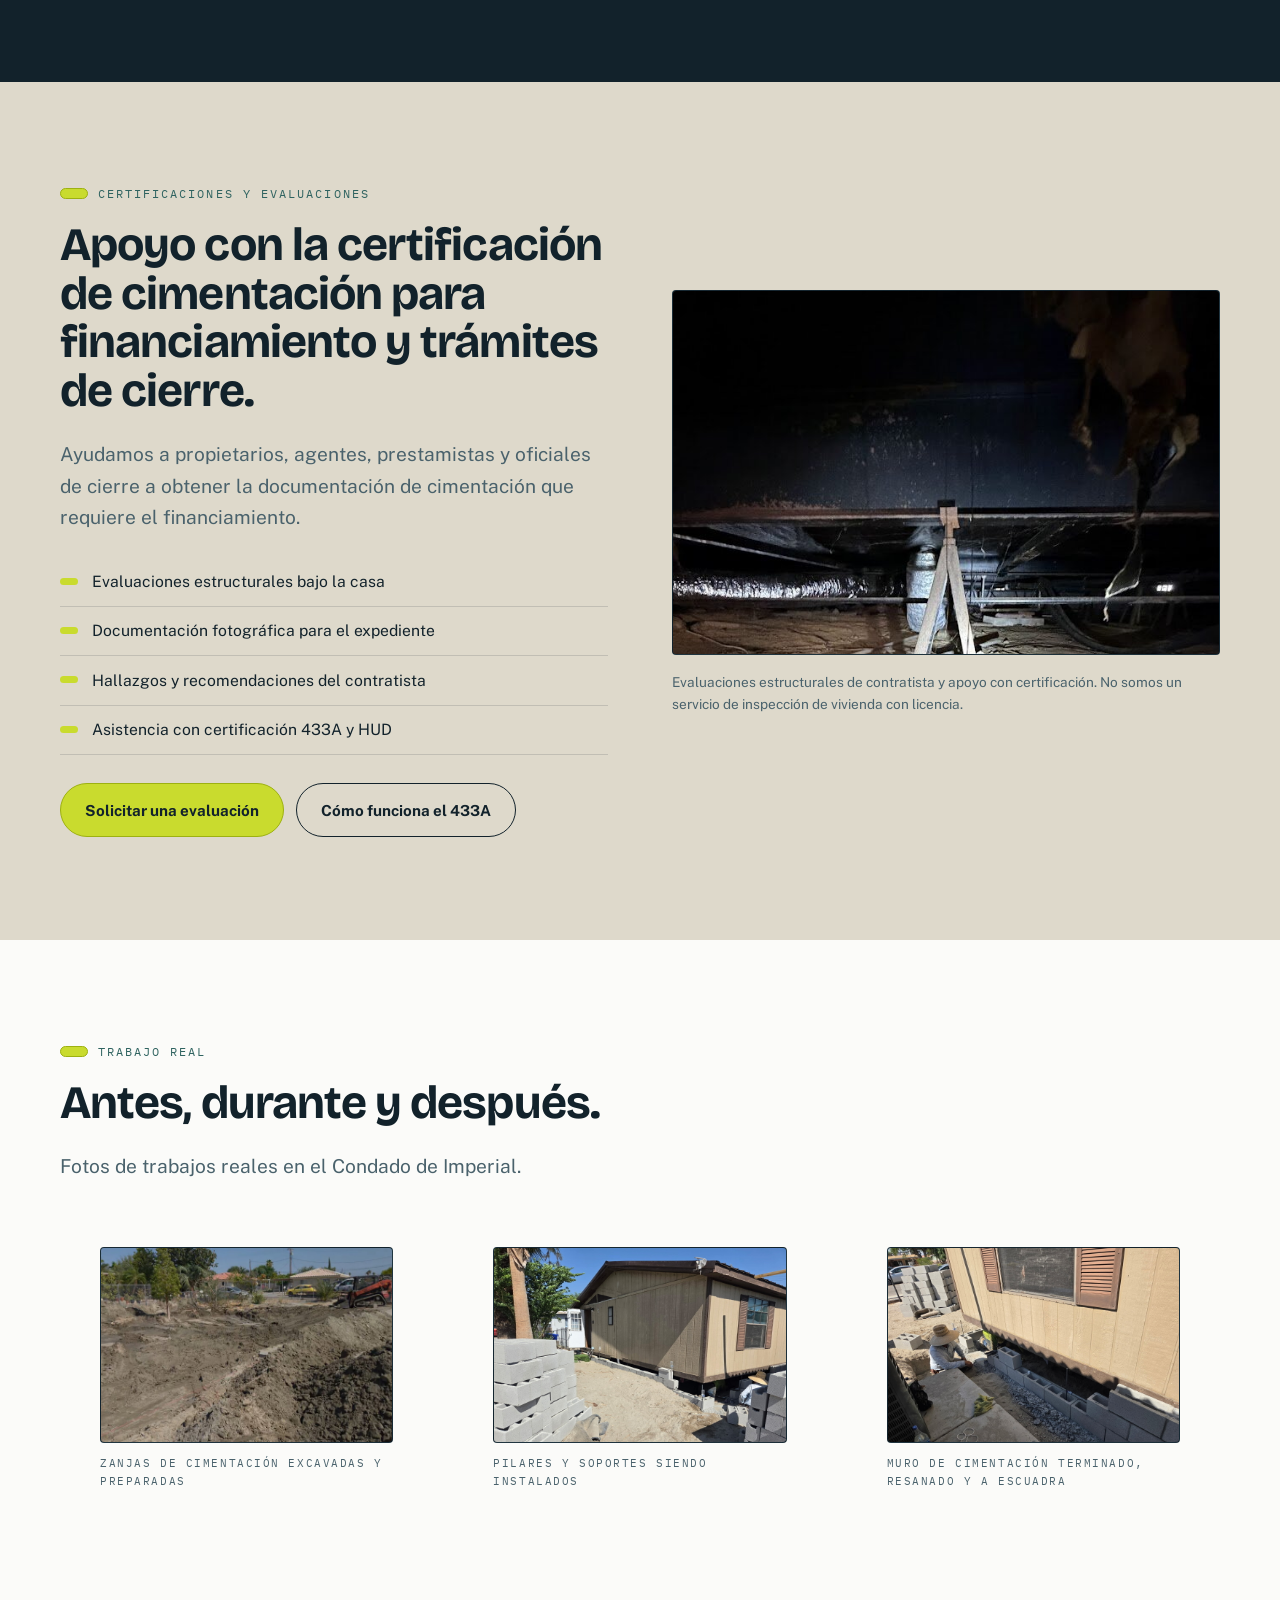
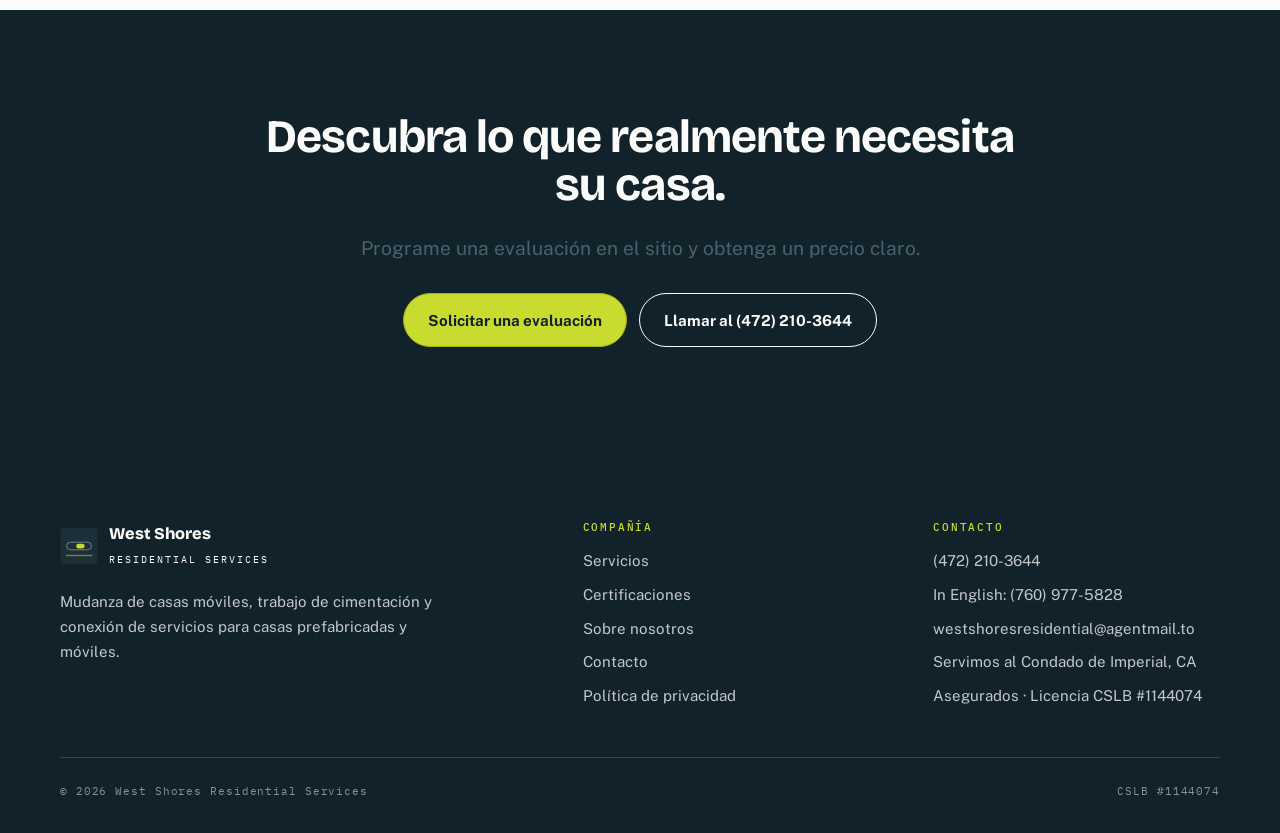
==== commit f15a09e0: "Update public contact email to westshoresresidential@agentmail.to (EN + ES pages)" ====
--- a/es/index.html
+++ b/es/index.html
@@ -1,6 +1,8 @@
 <!DOCTYPE html>
 <html lang="es">
 <head>
+  <!-- Google Analytics 4 (ID set in /ga.js) -->
+  <script src="/ga.js"></script>
 <meta charset="utf-8">
 <meta name="viewport" content="width=device-width, initial-scale=1">
 <link rel="icon" type="image/svg+xml" href="data:image/svg+xml;utf8,%3Csvg xmlns=%27http://www.w3.org/2000/svg%27 viewBox=%270 0 40 40%27%3E%3Crect width=%2740%27 height=%2740%27 rx=%278%27 fill=%27%2312222b%27/%3E%3Crect x=%277%27 y=%2716%27 width=%2726%27 height=%278%27 rx=%274%27 fill=%27none%27 stroke=%27%23ffffff%27 stroke-opacity=%270.4%27/%3E%3Crect x=%2717%27 y=%2717.5%27 width=%279%27 height=%275%27 rx=%272.5%27 fill=%27%23c9db2e%27/%3E%3Cpath d=%27M6 30h28%27 stroke=%27%23c9db2e%27 stroke-width=%271.5%27 stroke-opacity=%270.5%27/%3E%3C/svg%3E">
@@ -264,7 +266,7 @@
         <ul>
           <li><a href="tel:+14722103644">(472) 210-3644</a></li>
           <li>In English: <a href="tel:+17609775828">(760) 977-5828</a></li>
-          <li><a href="mailto:anderson.co.billing@gmail.com">anderson.co.billing@gmail.com</a></li>
+          <li><a href="mailto:westshoresresidential@agentmail.to">westshoresresidential@agentmail.to</a></li>
           <li>Servimos al Condado de Imperial, CA</li>
           <li>Asegurados &middot; Licencia CSLB #1144074</li>
         </ul>
--- a/styles.css
+++ b/styles.css
@@ -157,8 +157,15 @@
 }
 .nav a:hover { border-bottom-color: var(--vial); }
 .nav a[aria-current="page"] { border-bottom-color: var(--kelp); }
-.nav a.lang-switch { opacity: 0.65; font-weight: 500; font-size: 0.85rem; }
-.nav a.lang-switch:hover { opacity: 1; }
+.nav a.lang-switch {
+  display: inline-flex; align-items: center; gap: 0.35rem;
+  font-weight: 700; font-size: 0.9rem; color: var(--kelp);
+  border: 1.5px solid var(--kelp); border-radius: 999px;
+  padding: 0.3rem 0.8rem; margin-left: 0.25rem; line-height: 1.2;
+  transition: background 0.15s, color 0.15s;
+}
+.nav a.lang-switch::before { content: "\1F310"; font-size: 0.95em; }
+.nav a.lang-switch:hover, .nav a.lang-switch:focus-visible { background: var(--kelp); color: var(--paper); }
 
 .nav-toggle {
   display: none;
